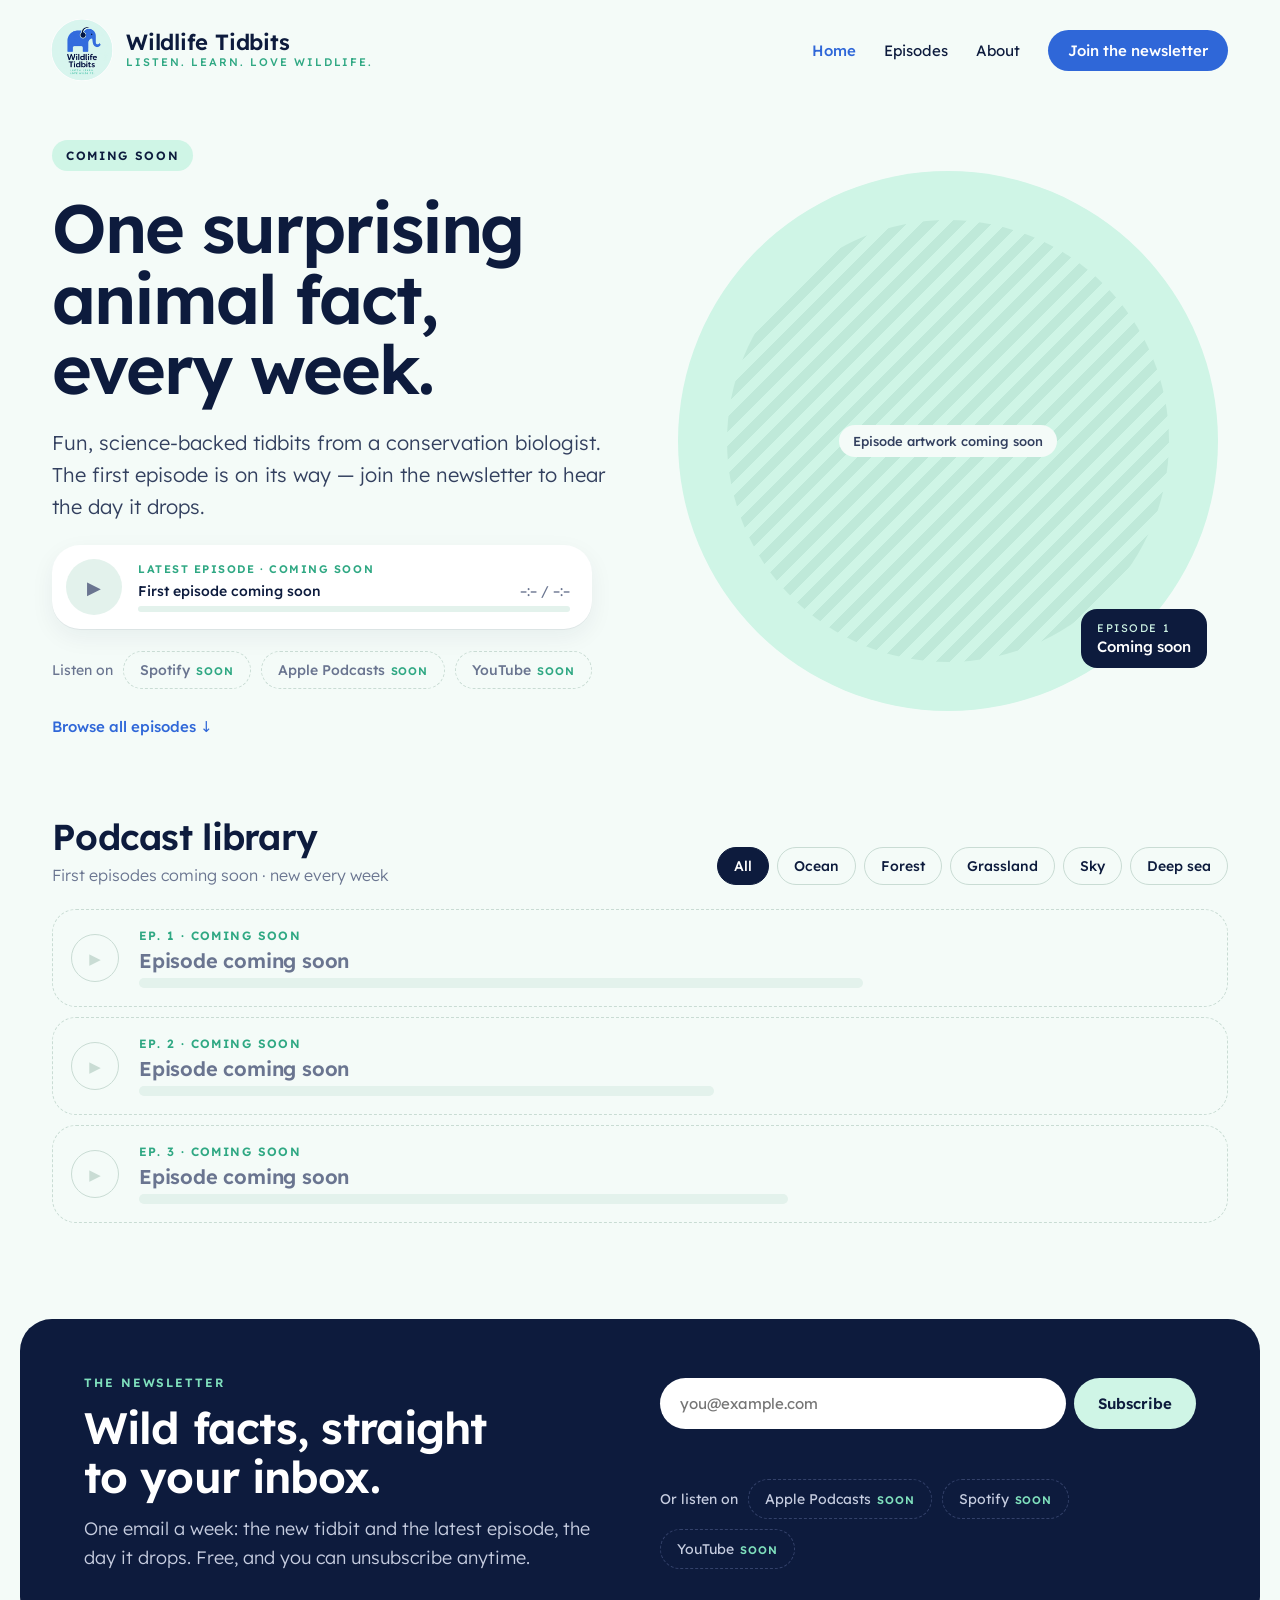
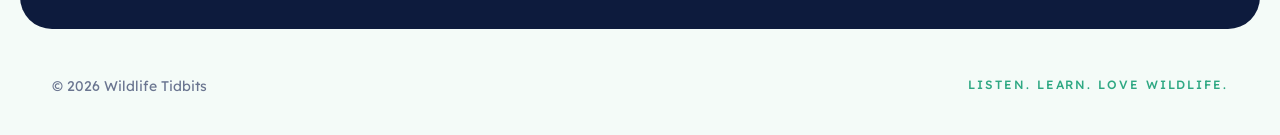
==== index.html @ f5b4693e "Wildlife Tidbits site from Claude Design handoff, podcast placeholders Co-Authored-By: Claude Opus 5" ====
<!DOCTYPE html>
<html lang="en">
<head>
  <meta charset="utf-8">
  <meta name="viewport" content="width=device-width, initial-scale=1">
  <title>Wildlife Tidbits — Listen. Learn. Love wildlife.</title>
  <meta name="description" content="Fun, science-backed animal facts from conservation biologist Dr. Audra A. Huffmeyer. One surprising wildlife tidbit, every week.">
  <meta property="og:title" content="Wildlife Tidbits">
  <meta property="og:description" content="Fun, science-backed animal facts from a conservation biologist.">
  <meta property="og:image" content="/assets/logo.png">
  <link rel="icon" type="image/png" href="/assets/favicon.png">
  <link rel="apple-touch-icon" href="/assets/apple-touch-icon.png">
  <link rel="preconnect" href="https://fonts.googleapis.com">
  <link rel="preconnect" href="https://fonts.gstatic.com" crossorigin>
  <link href="https://fonts.googleapis.com/css2?family=Lexend:wght@300;400;500;600&display=swap" rel="stylesheet">
  <link rel="stylesheet" href="/styles.css">
</head>
<body>
  <header class="container site-header">
    <a class="brand" href="/">
      <img src="/assets/logo.png" alt="Wildlife Tidbits logo" width="60" height="60">
      <span class="brand-text">
        <span class="brand-name">Wildlife Tidbits</span>
        <span class="brand-tag">Listen. Learn. Love wildlife.</span>
      </span>
    </a>
    <nav class="nav" aria-label="Main">
      <a href="/" aria-current="page">Home</a>
      <a href="/#library">Episodes</a>
      <a href="/about">About</a>
      <a class="nav-cta" href="/#listen">Join the newsletter</a>
    </nav>
  </header>

  <main>
    <!-- HERO — shows "coming soon" until episodes are added in site.config.js -->
    <section class="container hero">
      <div class="hero-copy">
        <span class="pill" id="hero-pill">Coming soon</span>
        <h1 id="hero-title">One surprising animal fact, every week.</h1>
        <p class="lede" id="hero-body">Fun, science-backed tidbits from a conservation biologist. The first episode is on its way — join the newsletter to hear the day it drops.</p>

        <div class="player" id="player">
          <button class="play-btn" id="play-btn" aria-label="Play episode" disabled>▶</button>
          <div class="player-body">
            <span class="player-label" id="player-label">Latest episode · Coming soon</span>
            <div class="player-row">
              <span class="player-title" id="player-title">First episode coming soon</span>
              <span class="player-time" id="player-time">–:– / –:–</span>
            </div>
            <div class="progress"><div class="progress-fill" id="progress-fill"></div></div>
          </div>
        </div>
        <audio id="audio" preload="none"></audio>

        <div class="listen-row" data-platforms="spotify,apple,youtube">
          <span class="listen-label">Listen on</span>
        </div>
        <a class="text-link" href="#library">Browse all episodes ↓</a>
      </div>

      <div class="disc" aria-hidden="true">
        <div class="disc-inner" id="hero-photo">
          <span class="disc-placeholder">Episode artwork coming soon</span>
        </div>
        <div class="badge">
          <span class="badge-k" id="badge-k">Episode 1</span>
          <span class="badge-v" id="badge-v">Coming soon</span>
        </div>
      </div>
    </section>

    <!-- LIBRARY -->
    <section class="container library" id="library">
      <div class="library-head">
        <div>
          <h2>Podcast library</h2>
          <span class="library-count" id="library-count">First episodes coming soon · new every week</span>
        </div>
        <div class="filters" id="filters" role="group" aria-label="Filter by habitat"></div>
      </div>
      <div class="episodes" id="episodes"></div>
    </section>

    <!-- NEWSLETTER -->
    <section class="band-wrap" id="listen">
      <div class="band band--grid">
        <div class="band-copy">
          <span class="eyebrow">The newsletter</span>
          <h2>Wild facts, straight to your inbox.</h2>
          <p>One email a week: the new tidbit and the latest episode, the day it drops. Free, and you can unsubscribe anytime.</p>
        </div>
        <div class="signup">
          <form id="signup-form" method="post" target="_blank">
            <label for="email" class="visually-hidden" style="position:absolute;left:-9999px">Email address</label>
            <input id="email" name="email" type="email" required placeholder="you@example.com" autocomplete="email">
            <button type="submit" class="btn-mint" id="signup-btn">Subscribe</button>
          </form>
          <p class="signup-note" id="signup-note" aria-live="polite"></p>
          <div class="listen-row" data-platforms="apple,spotify,youtube">
            <span class="listen-label">Or listen on</span>
          </div>
        </div>
      </div>
    </section>
  </main>

  <footer class="container site-footer">
    <span>© 2026 Wildlife Tidbits</span>
    <span class="brand-tag">Listen. Learn. Love wildlife.</span>
  </footer>

  <script src="/site.config.js"></script>
  <script src="/main.js"></script>
</body>
</html>
---- styles.css ----
:root {
  --ink: #0d1b3d;
  --blue: #2f67d8;
  --mint: #cff5e6;
  --teal: #2fa883;
  --teal-on-navy: #7fe0bd;
  --bg: #f4fbf8;
  --row: #eaf6f1;
  --track: #e3f2ec;
  --card: #ffffff;
  --body: #33405f;
  --muted: #6a7590;
  --muted-on-navy: #c6cde0;
  --border: #c9dcd4;
  --border-on-navy: #33416a;
}

* { box-sizing: border-box; }
html { scroll-behavior: smooth; }
body {
  margin: 0;
  background: var(--bg);
  color: var(--ink);
  font-family: 'Lexend', system-ui, sans-serif;
  -webkit-font-smoothing: antialiased;
}
a { color: var(--blue); transition: color .2s, background .2s, border-color .2s; }
a:hover { color: var(--ink); }
button, input { font-family: inherit; }
:focus-visible { outline: 2px solid var(--blue); outline-offset: 3px; }
img { display: block; }

.container { max-width: 1240px; margin: 0 auto; padding-left: 32px; padding-right: 32px; }

/* ── Pills & eyebrows ─────────────────────────── */
.pill {
  align-self: flex-start;
  font-size: 12px; font-weight: 600; letter-spacing: .14em; text-transform: uppercase;
  color: var(--ink); background: var(--mint); padding: 8px 14px; border-radius: 999px;
}
.eyebrow { font-size: 12px; font-weight: 600; letter-spacing: .16em; text-transform: uppercase; color: var(--teal); }

/* ── Header ───────────────────────────────────── */
.site-header {
  padding-top: 20px; padding-bottom: 20px;
  display: flex; justify-content: space-between; align-items: center; gap: 16px; flex-wrap: wrap;
}
.brand { display: flex; align-items: center; gap: 14px; text-decoration: none; color: var(--ink); }
.brand:hover { color: var(--ink); }
.brand img { width: 60px; height: 60px; border-radius: 50%; object-fit: cover; transform: scale(1.04); }
.brand-text { display: flex; flex-direction: column; gap: 2px; }
.brand-name { font-size: 22px; font-weight: 600; letter-spacing: -.01em; line-height: 1; }
.brand-tag { font-size: 11px; font-weight: 500; letter-spacing: .18em; text-transform: uppercase; color: var(--teal); }
.nav { display: flex; gap: 28px; align-items: center; flex-wrap: wrap; font-size: 15px; }
.nav a { color: var(--ink); text-decoration: none; }
.nav a:hover { color: var(--blue); }
.nav a[aria-current="page"] { color: var(--blue); font-weight: 500; }
.nav .nav-cta { background: var(--blue); color: #fff; padding: 11px 20px; border-radius: 999px; font-weight: 500; }
.nav .nav-cta:hover { background: var(--ink); color: #fff; }

/* ── Hero ─────────────────────────────────────── */
.hero {
  display: grid; grid-template-columns: repeat(auto-fit, minmax(min(100%, 440px), 1fr));
  gap: 56px; align-items: center; padding-top: 40px; padding-bottom: 72px;
}
.hero--about { padding-top: 56px; padding-bottom: 80px; }
.hero-copy { display: flex; flex-direction: column; gap: 22px; }
.hero h1 {
  margin: 0; font-size: clamp(40px, 5.6vw, 68px); line-height: 1.04; font-weight: 600;
  letter-spacing: -.03em; text-wrap: balance;
}
.lede { margin: 0; font-size: 20px; line-height: 1.6; font-weight: 300; color: var(--body); max-width: 50ch; text-wrap: pretty; }

/* Player card */
.player {
  display: flex; align-items: center; gap: 16px; padding: 14px 22px 14px 14px;
  background: var(--card); border-radius: 28px; max-width: 540px;
  box-shadow: 0 1px 0 rgba(13,27,61,.06), 0 8px 24px rgba(13,27,61,.06);
}
.play-btn {
  flex: none; width: 56px; height: 56px; border-radius: 50%; border: none;
  background: var(--blue); color: #fff; font-size: 18px; cursor: pointer;
  display: flex; align-items: center; justify-content: center; transition: background .2s;
}
.play-btn:hover:not(:disabled) { background: var(--ink); }
.play-btn:disabled { background: var(--track); color: var(--muted); cursor: not-allowed; }
.player-body { flex: 1; min-width: 0; display: flex; flex-direction: column; gap: 6px; }
.player-label { font-size: 11px; font-weight: 600; letter-spacing: .14em; text-transform: uppercase; color: var(--teal); }
.player-row { display: flex; justify-content: space-between; gap: 12px; font-size: 14px; }
.player-title { font-weight: 500; white-space: nowrap; overflow: hidden; text-overflow: ellipsis; }
.player-time { color: var(--muted); flex: none; }
.progress { height: 6px; background: var(--track); border-radius: 999px; overflow: hidden; }
.progress-fill { height: 100%; width: 0; background: var(--teal); border-radius: 999px; transition: width .2s linear; }

/* Listen-on pills */
.listen-row { display: flex; gap: 10px; flex-wrap: wrap; align-items: center; }
.listen-label { font-size: 14px; color: var(--muted); }
.platform {
  font-size: 14px; font-weight: 500; color: var(--ink); text-decoration: none;
  border: 1.5px solid var(--border); padding: 9px 16px; border-radius: 999px;
}
.platform:hover { border-color: var(--blue); color: var(--blue); }
.platform.is-soon { color: var(--muted); border-style: dashed; cursor: default; }
.platform.is-soon:hover { border-color: var(--border); color: var(--muted); }
.platform .soon-tag { font-size: 11px; font-weight: 600; letter-spacing: .08em; text-transform: uppercase; color: var(--teal); margin-left: 6px; }

.text-link { align-self: flex-start; font-size: 15px; font-weight: 500; color: var(--blue); text-decoration: none; padding: 6px 0; }

/* Hero visual */
.disc { position: relative; aspect-ratio: 1 / 1; max-width: 540px; width: 100%; justify-self: center; }
.disc::before { content: ""; position: absolute; inset: 0; border-radius: 50%; background: var(--mint); }
.disc-inner {
  position: absolute; inset: 9%; border-radius: 50%; overflow: hidden;
  background: repeating-linear-gradient(135deg, #bfe9d9 0 10px, var(--mint) 10px 20px);
  display: flex; align-items: center; justify-content: center;
}
.disc-inner img { width: 100%; height: 100%; object-fit: cover; }
.disc-placeholder { font-size: 13px; font-weight: 500; color: var(--body); background: var(--bg); padding: 8px 14px; border-radius: 999px; }
.badge {
  position: absolute; right: 2%; bottom: 8%; background: var(--ink); color: #fff;
  padding: 12px 16px; border-radius: 16px; display: flex; flex-direction: column; gap: 2px;
}
.badge-k { font-size: 11px; letter-spacing: .14em; text-transform: uppercase; color: var(--mint); }
.badge-v { font-size: 15px; font-weight: 500; }

/* ── Library ──────────────────────────────────── */
.library { padding-bottom: 96px; scroll-margin-top: 20px; }
.library-head { display: flex; justify-content: space-between; align-items: flex-end; gap: 20px; flex-wrap: wrap; margin-bottom: 24px; }
.library-head h2 { margin: 0; font-size: 36px; font-weight: 600; letter-spacing: -.02em; }
.library-count { font-size: 16px; font-weight: 300; color: var(--muted); margin-top: 6px; display: block; }
.filters { display: flex; gap: 8px; flex-wrap: wrap; }
.filter {
  font-size: 14px; font-weight: 500; padding: 9px 16px; border-radius: 999px;
  border: 1.5px solid var(--border); background: transparent; color: var(--ink); cursor: pointer;
}
.filter:hover { border-color: var(--ink); }
.filter[aria-pressed="true"] { background: var(--ink); border-color: var(--ink); color: #fff; }
.episodes { display: flex; flex-direction: column; gap: 10px; }
.ep {
  display: flex; align-items: center; gap: 20px; flex-wrap: wrap;
  padding: 18px 24px 18px 18px; border-radius: 24px; background: var(--row); transition: background .2s;
}
.ep:hover, .ep.is-current { background: #fff; }
.ep-play {
  flex: none; width: 48px; height: 48px; border-radius: 50%; border: 1.5px solid var(--blue);
  background: transparent; color: var(--blue); font-size: 15px; cursor: pointer;
  display: flex; align-items: center; justify-content: center;
}
.ep.is-current .ep-play { background: var(--blue); color: #fff; }
.ep-main { flex: 1 1 320px; min-width: 0; display: flex; flex-direction: column; gap: 5px; }
.ep-meta { font-size: 12px; font-weight: 600; letter-spacing: .12em; text-transform: uppercase; color: var(--teal); }
.ep-title { font-size: 20px; font-weight: 600; letter-spacing: -.01em; line-height: 1.25; text-wrap: balance; }
.ep-tidbit { font-size: 15px; font-weight: 300; color: var(--body); line-height: 1.5; text-wrap: pretty; }
.ep-side { flex: none; display: flex; align-items: center; gap: 14px; }
.chip { font-size: 13px; font-weight: 500; background: var(--mint); color: var(--ink); padding: 6px 12px; border-radius: 999px; }
.ep-dur { font-size: 14px; color: var(--muted); min-width: 44px; text-align: right; }

/* Placeholder rows */
.ep--placeholder { background: transparent; border: 1.5px dashed var(--border); }
.ep--placeholder:hover { background: transparent; }
.ep--placeholder .ep-play { border-color: var(--border); color: var(--border); cursor: default; }
.ep--placeholder .ep-title { color: var(--muted); }
.skeleton { display: block; height: 10px; border-radius: 999px; background: var(--track); }

/* ── Navy bands ───────────────────────────────── */
.band-wrap { padding: 0 20px 20px; scroll-margin-top: 20px; }
.band {
  max-width: 1240px; margin: 0 auto; background: var(--ink); color: #fff; border-radius: 32px;
  padding: 56px clamp(24px, 5vw, 64px);
}
.band--grid { display: grid; grid-template-columns: repeat(auto-fit, minmax(min(100%, 380px), 1fr)); gap: 40px; align-items: center; }
.band--split { display: flex; justify-content: space-between; align-items: center; gap: 32px; flex-wrap: wrap; }
.band h2 { margin: 0; font-size: clamp(30px, 4vw, 44px); font-weight: 600; line-height: 1.1; letter-spacing: -.02em; text-wrap: balance; }
.band--split h2 { font-size: clamp(28px, 3.6vw, 40px); }
.band p { margin: 0; font-size: 18px; font-weight: 300; line-height: 1.6; color: var(--muted-on-navy); }
.band .eyebrow { color: var(--teal-on-navy); }
.band-copy { display: flex; flex-direction: column; gap: 14px; }
.band--split .band-copy { gap: 10px; max-width: 560px; }
.signup { display: flex; flex-direction: column; gap: 16px; }
.signup form { display: flex; gap: 8px; flex-wrap: wrap; }
.signup input {
  flex: 1 1 220px; min-width: 0; font-size: 15px; padding: 16px 20px; border-radius: 999px;
  border: none; background: #fff; color: var(--ink);
}
.btn-mint {
  font-size: 15px; font-weight: 600; background: var(--mint); color: var(--ink); border: none;
  padding: 16px 24px; border-radius: 999px; cursor: pointer; text-decoration: none; transition: background .2s;
}
.btn-mint:hover { background: #fff; color: var(--ink); }
.btn-ghost {
  font-size: 15px; color: #fff; text-decoration: none; border: 1px solid var(--border-on-navy);
  padding: 16px 24px; border-radius: 999px;
}
.btn-ghost:hover { border-color: var(--mint); color: var(--mint); }
.signup-note { font-size: 14px; color: var(--teal-on-navy); min-height: 1em; margin: 0; }
.band .listen-label { color: var(--muted-on-navy); }
.band .platform { color: #fff; border: 1px solid var(--border-on-navy); padding: 10px 16px; font-weight: 400; }
.band .platform:hover { border-color: var(--mint); color: var(--mint); }
.band .platform.is-soon { color: var(--muted-on-navy); border-style: dashed; }
.band .platform.is-soon:hover { border-color: var(--border-on-navy); color: var(--muted-on-navy); }
.band .platform .soon-tag { color: var(--teal-on-navy); }
.btn-row { display: flex; gap: 10px; flex-wrap: wrap; }

/* ── About ────────────────────────────────────── */
.host-col { display: flex; flex-direction: column; align-items: center; gap: 28px; width: 100%; }
.disc--host { max-width: 500px; }
.disc--host img {
  position: absolute; inset: 9%; width: 82%; height: 82%; border-radius: 50%;
  object-fit: cover; object-position: 50% 20%;
}
.disc--host .badge { right: 0; padding: 12px 18px; }
.disc--host .badge-v { font-size: 16px; }
.press { display: flex; flex-direction: column; gap: 10px; align-items: center; text-align: center; }
.press .eyebrow { color: var(--muted); }
.press-list { display: flex; gap: 10px 22px; flex-wrap: wrap; justify-content: center; font-size: 18px; font-weight: 600; }
.outline-btn {
  align-self: center; font-size: 15px; font-weight: 500; color: var(--ink); text-decoration: none;
  border: 1.5px solid var(--border); padding: 11px 18px; border-radius: 999px;
}
.outline-btn:hover { border-color: var(--blue); color: var(--blue); }

.section { padding-bottom: 88px; }
.bio { max-width: 820px; display: flex; flex-direction: column; gap: 20px; }
.bio h2 { margin: 0; font-size: clamp(34px, 4.4vw, 52px); font-weight: 600; line-height: 1.05; letter-spacing: -.025em; }
.bio-role { font-size: 15px; font-weight: 500; color: var(--blue); }
.bio p { margin: 0; font-size: 19px; font-weight: 300; line-height: 1.65; color: var(--body); text-wrap: pretty; }

.values { display: grid; grid-template-columns: repeat(auto-fit, minmax(min(100%, 300px), 1fr)); gap: 18px; }
.value { background: var(--card); border-radius: 24px; padding: 32px; display: flex; flex-direction: column; gap: 12px; }
.value .eyebrow { font-size: 13px; }
.value h3 { margin: 0; font-size: 24px; font-weight: 600; letter-spacing: -.01em; }
.value p { margin: 0; font-size: 16px; font-weight: 300; line-height: 1.6; color: var(--body); }

/* ── Footer ───────────────────────────────────── */
.site-footer {
  padding-top: 28px; padding-bottom: 40px; display: flex; justify-content: space-between;
  gap: 16px; flex-wrap: wrap; font-size: 14px; color: var(--muted);
}
.site-footer .brand-tag { font-size: 12px; letter-spacing: .16em; }

@media (max-width: 480px) {
  .container { padding-left: 20px; padding-right: 20px; }
  .nav { gap: 18px; }
}
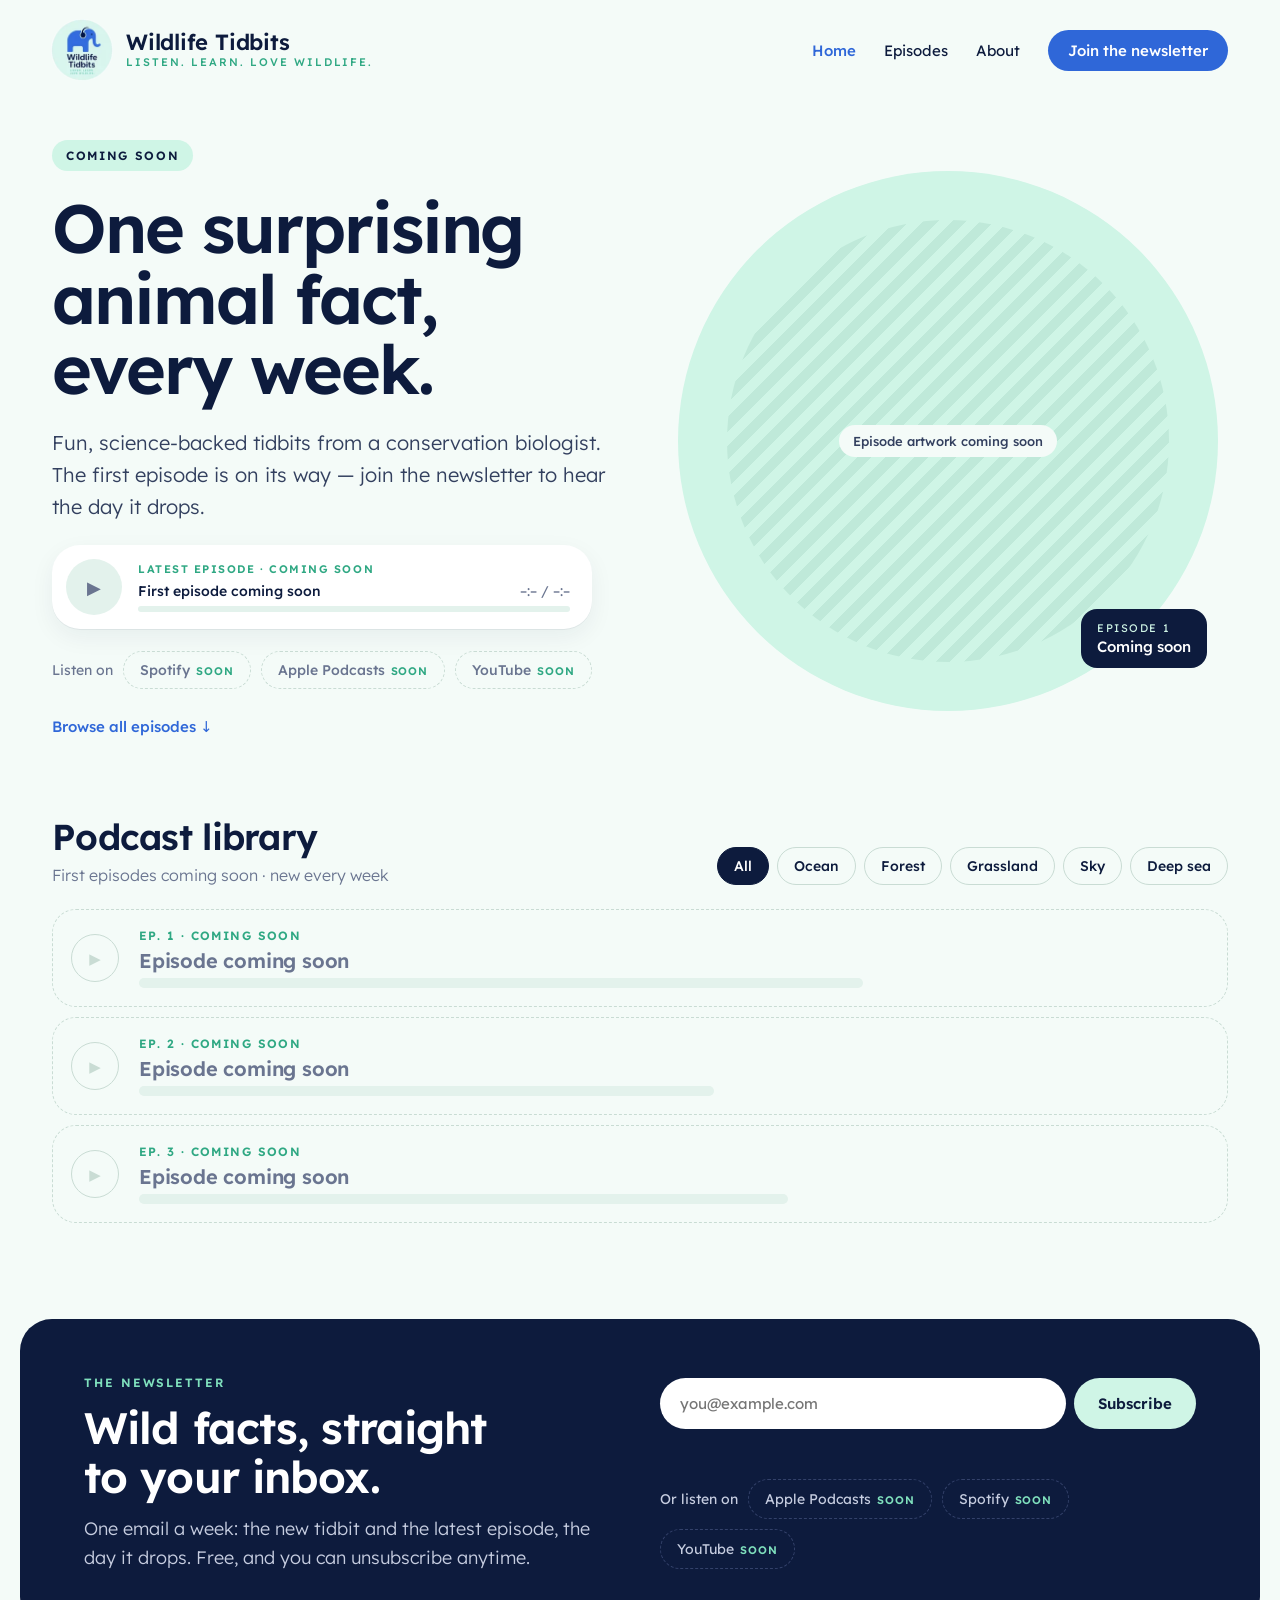
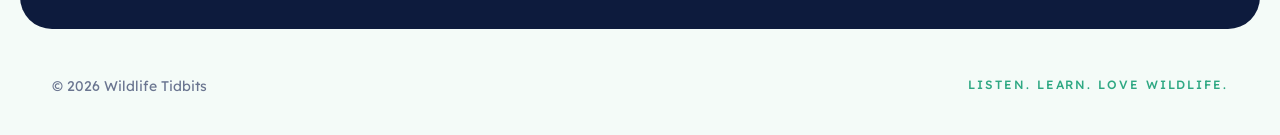
==== commit 915a8420: "Smaller images for faster loads Co-Authored-By: Claude Opus 5.5 <noreply@anthropic.com> Claude-Sessi" ====
--- a/index.html
+++ b/index.html
@@ -7,7 +7,7 @@
   <meta name="description" content="Fun, science-backed animal facts from conservation biologist Dr. Audra A. Huffmeyer. One surprising wildlife tidbit, every week.">
   <meta property="og:title" content="Wildlife Tidbits">
   <meta property="og:description" content="Fun, science-backed animal facts from a conservation biologist.">
-  <meta property="og:image" content="/assets/logo.png">
+  <meta property="og:image" content="/assets/apple-touch-icon.png">
   <link rel="icon" type="image/png" href="/assets/favicon.png">
   <link rel="apple-touch-icon" href="/assets/apple-touch-icon.png">
   <link rel="preconnect" href="https://fonts.googleapis.com">
@@ -18,7 +18,7 @@
 <body>
   <header class="container site-header">
     <a class="brand" href="/">
-      <img src="/assets/logo.png" alt="Wildlife Tidbits logo" width="60" height="60">
+      <img src="/assets/logo.webp" alt="Wildlife Tidbits logo" width="60" height="60">
       <span class="brand-text">
         <span class="brand-name">Wildlife Tidbits</span>
         <span class="brand-tag">Listen. Learn. Love wildlife.</span>
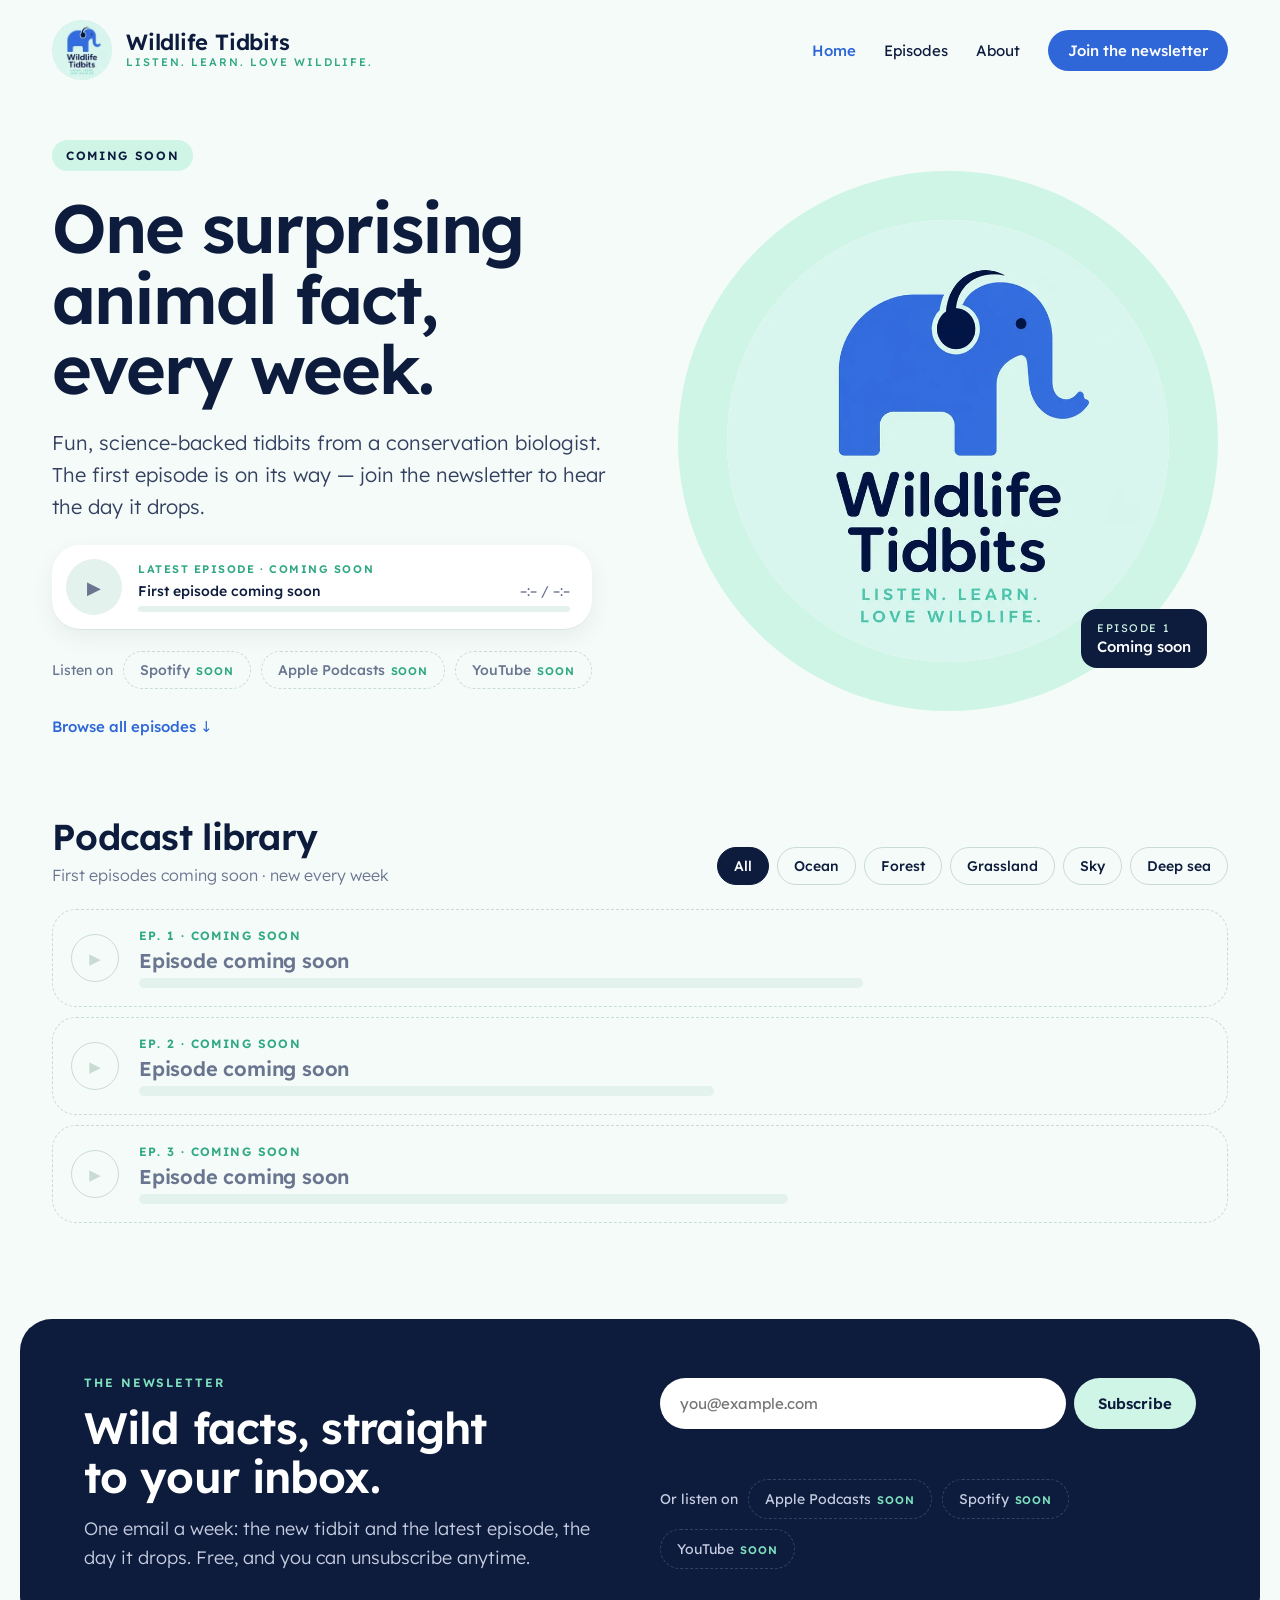
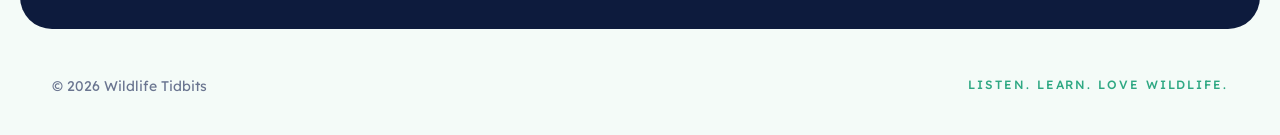
==== commit b65fecb9: "Show logo in hero circle until episode artwork exists Co-Authored-By: Claude Opus 5.5 <noreply@anthr" ====
--- a/index.html
+++ b/index.html
@@ -59,9 +59,9 @@
         <a class="text-link" href="#library">Browse all episodes ↓</a>
       </div>
 
-      <div class="disc" aria-hidden="true">
-        <div class="disc-inner" id="hero-photo">
-          <span class="disc-placeholder">Episode artwork coming soon</span>
+      <div class="disc">
+        <div class="disc-inner disc-inner--logo" id="hero-photo">
+          <img src="/assets/logo-large.webp" alt="Wildlife Tidbits logo: a blue elephant wearing headphones" width="880" height="880">
         </div>
         <div class="badge">
           <span class="badge-k" id="badge-k">Episode 1</span>
--- a/styles.css
+++ b/styles.css
@@ -115,6 +115,8 @@
   display: flex; align-items: center; justify-content: center;
 }
 .disc-inner img { width: 100%; height: 100%; object-fit: cover; }
+.disc-inner--logo { background: #fff; }
+.disc-inner--logo img { transform: scale(1.06); }
 .disc-placeholder { font-size: 13px; font-weight: 500; color: var(--body); background: var(--bg); padding: 8px 14px; border-radius: 999px; }
 .badge {
   position: absolute; right: 2%; bottom: 8%; background: var(--ink); color: #fff;
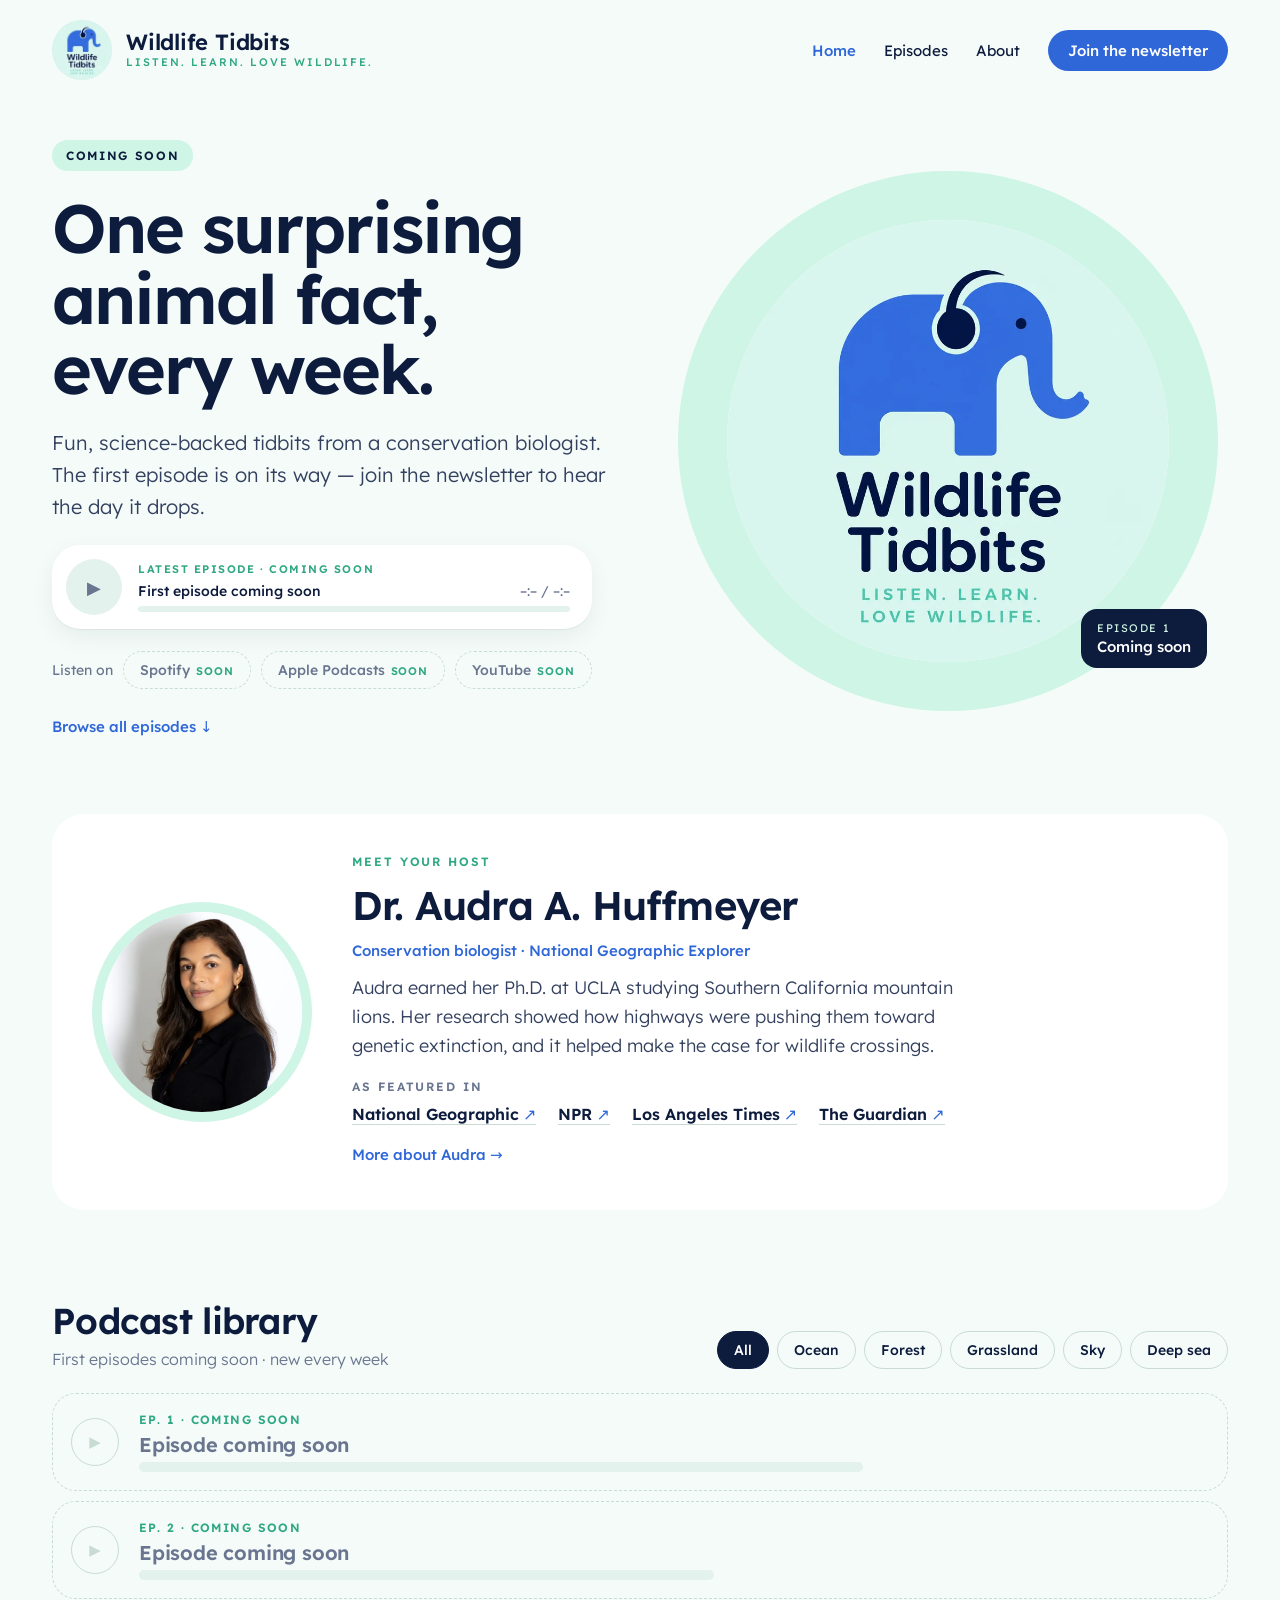
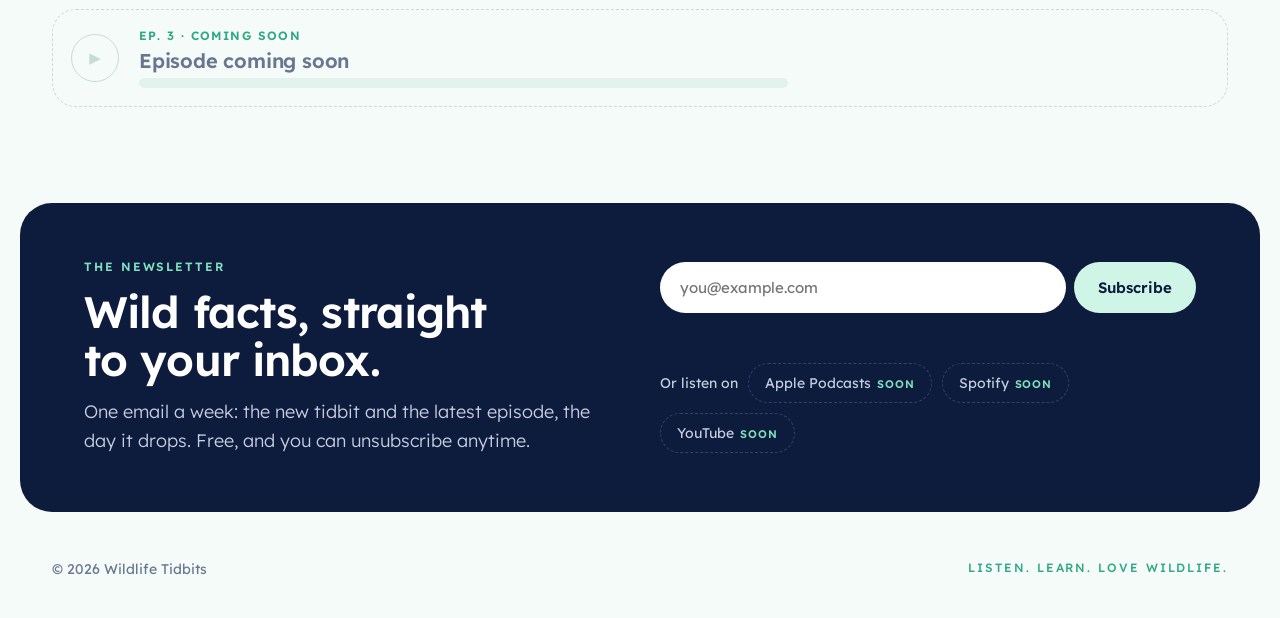
==== commit 28972d19: "Add 'Meet your host' teaser to homepage Co-Authored-By: Claude Opus 5.5 <noreply@anthropic.com> Clau" ====
--- a/index.html
+++ b/index.html
@@ -70,6 +70,29 @@
       </div>
     </section>
 
+    <!-- HOST TEASER — short version of /about -->
+    <section class="container host-teaser-wrap" aria-labelledby="host-teaser-title">
+      <div class="host-teaser">
+        <img class="host-teaser-photo" src="/assets/audra-headshot.webp" alt="Dr. Audra A. Huffmeyer" width="640" height="800" loading="lazy">
+        <div class="host-teaser-copy">
+          <span class="eyebrow">Meet your host</span>
+          <h2 id="host-teaser-title">Dr. Audra A. Huffmeyer</h2>
+          <span class="bio-role">Conservation biologist · National Geographic Explorer</span>
+          <p>Audra earned her Ph.D. at UCLA studying Southern California mountain lions. Her research showed how highways were pushing them toward genetic extinction, and it helped make the case for wildlife crossings.</p>
+          <div class="press press--left">
+            <span class="eyebrow">As featured in</span>
+            <div class="press-list">
+              <a href="https://www.nationalgeographic.com/animals/article/los-angeles-mountain-lions-becoming-inbred" target="_blank" rel="noopener">National Geographic</a>
+              <a href="https://www.npr.org/2022/01/31/1076895942/for-the-first-time-the-u-s-allocates-big-money-for-animal-road-crossings" target="_blank" rel="noopener">NPR</a>
+              <a href="https://www.latimes.com/espanol/eeuu/articulo/2022-07-05/los-angeles-mumbai-aprenden-a-convivir-con-pumas-leopardos" target="_blank" rel="noopener">Los Angeles Times</a>
+              <a href="https://www.theguardian.com/environment/2022/jun/30/los-angeles-mumbai-mountain-lion-leopard" target="_blank" rel="noopener">The Guardian</a>
+            </div>
+          </div>
+          <a class="text-link" href="/about">More about Audra →</a>
+        </div>
+      </div>
+    </section>
+
     <!-- LIBRARY -->
     <section class="container library" id="library">
       <div class="library-head">
--- a/styles.css
+++ b/styles.css
@@ -215,11 +215,38 @@
 .press { display: flex; flex-direction: column; gap: 10px; align-items: center; text-align: center; }
 .press .eyebrow { color: var(--muted); }
 .press-list { display: flex; gap: 10px 22px; flex-wrap: wrap; justify-content: center; font-size: 18px; font-weight: 600; }
+.press-list a { color: var(--ink); text-decoration: none; border-bottom: 1.5px solid var(--border); transition: color .2s, border-color .2s; }
+.press-list a::after { content: " ↗"; font-weight: 400; color: var(--blue); }
+.press-list a:hover, .press-list a:focus-visible { color: var(--blue); border-bottom-color: var(--blue); }
 .outline-btn {
   align-self: center; font-size: 15px; font-weight: 500; color: var(--ink); text-decoration: none;
   border: 1.5px solid var(--border); padding: 11px 18px; border-radius: 999px;
 }
 .outline-btn:hover { border-color: var(--blue); color: var(--blue); }
+
+/* Home-page host teaser */
+.host-teaser-wrap { padding-bottom: 88px; }
+.host-teaser {
+  background: var(--card); border-radius: 32px; padding: 40px;
+  display: grid; grid-template-columns: 220px 1fr; gap: 40px; align-items: center;
+}
+.host-teaser-photo {
+  width: 220px; height: 220px; border-radius: 50%; object-fit: cover; object-position: 50% 20%;
+  border: 10px solid var(--mint);
+}
+.host-teaser-copy { display: flex; flex-direction: column; gap: 14px; }
+.host-teaser-copy h2 { margin: 0; font-size: clamp(28px, 3.4vw, 40px); font-weight: 600; line-height: 1.1; letter-spacing: -.02em; }
+.host-teaser-copy p { margin: 0; max-width: 640px; font-size: 18px; font-weight: 300; line-height: 1.6; color: var(--body); text-wrap: pretty; }
+.press--left { align-items: flex-start; text-align: left; margin-top: 4px; }
+.press--left .press-list { justify-content: flex-start; font-size: 16px; }
+@media (max-width: 720px) {
+  .host-teaser { grid-template-columns: 1fr; justify-items: center; text-align: center; padding: 32px 24px; gap: 24px; }
+  .host-teaser-photo { width: 180px; height: 180px; }
+  .host-teaser-copy { align-items: center; }
+  .press--left { align-items: center; text-align: center; }
+  .press--left .press-list { justify-content: center; }
+  .host-teaser-copy .text-link { align-self: center; }
+}
 
 .section { padding-bottom: 88px; }
 .bio { max-width: 820px; display: flex; flex-direction: column; gap: 20px; }
